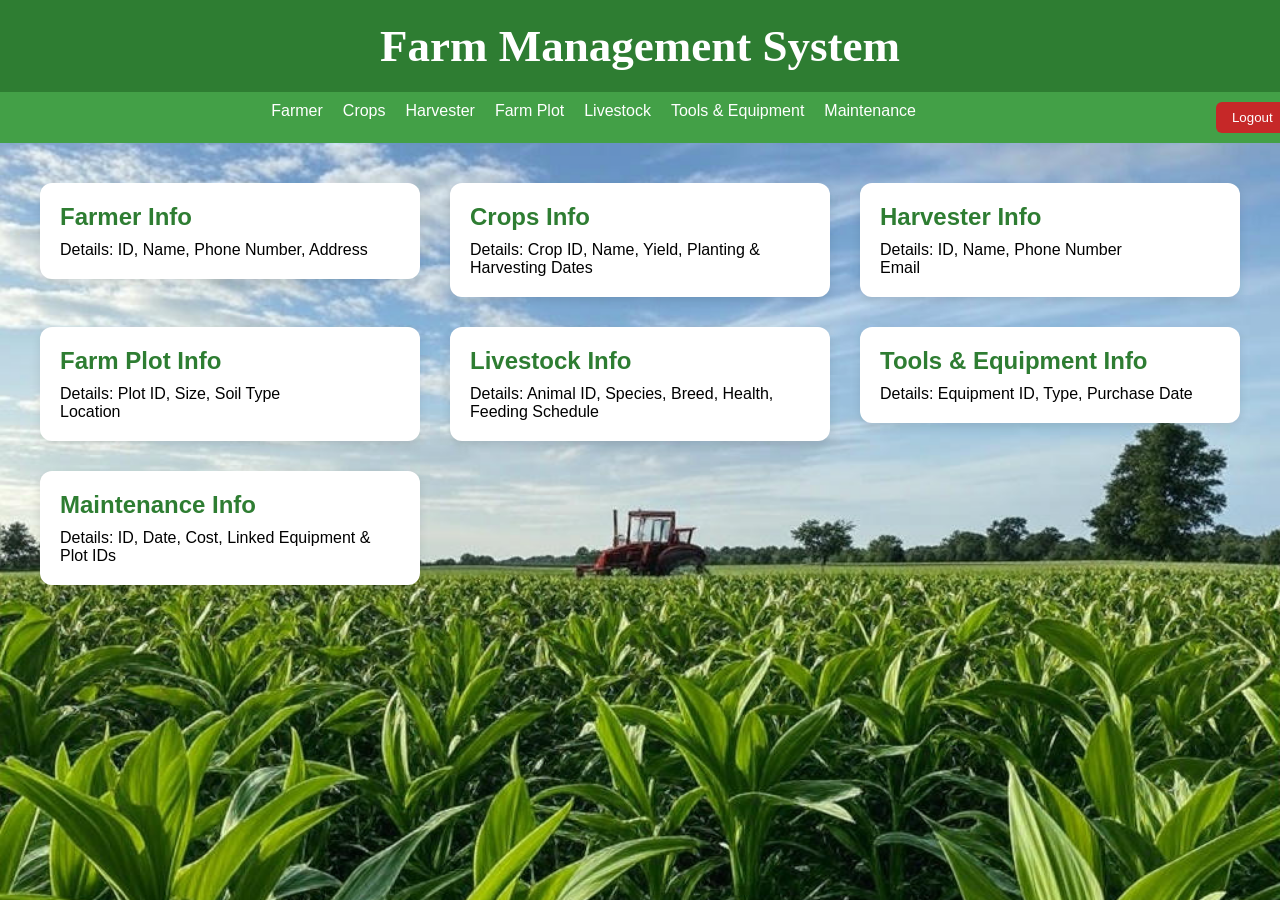
==== index.html @ c3584117 "modified the website and the logics" ====
<!DOCTYPE html>
<html lang="en">
<head>
  <meta charset="UTF-8" />
  <meta name="viewport" content="width=device-width, initial-scale=1.0" />
  <title>Farm Management System</title>
  <style>
    * {
      margin: 0;
      padding: 0;
      box-sizing: border-box;
      font-family: 'Segoe UI', Tahoma, Geneva, Verdana, sans-serif;
    }

    body {
            background-image: url('image2.jpg');
            background-size: cover;
            background-position: center 115px;
            background-repeat: no-repeat;
            
        }


        .card {
  cursor: pointer;
  transition: transform 0.4s ease, box-shadow 0.2s ease;
}

.card:hover {
  transform: scale(1.04);
  box-shadow: 0 6px 15px rgba(0,0,0,0.2);
}

    header {
      background-color: #2e7d32;
      color: white;
      padding: 20px 40px;
      text-align: center;
      font-size: 1.5rem;
      font-weight: bold;
    }

    nav {
      background-color: #43a047;
      padding: 10px 20px;
      display: flex;
      justify-content: center;
      gap: 20px;
    }

    nav a {
      color: white;
      text-decoration: none;
      font-weight: 500;
    }

    nav a:hover {
      text-decoration: underline;
    }

    main {
      padding: 40px;
      display: grid;
      grid-template-columns: repeat(auto-fit, minmax(300px, 1fr));
      gap: 30px;
    }

    .card {
      background-color: white;
      border-radius: 12px;
      padding: 20px;
      box-shadow: 0 4px 10px rgba(0, 0, 0, 0.1);
    }

    .card h2 {
      color: #2e7d32;
      margin-bottom: 10px;
    }

    footer {
      background-color: #2e7d32;
      color: white;
      text-align: center;
      padding: 15px;
      margin-top: 40px;
    }
    .logout {
      background: #c62828;
      color: white;
      border: none;
      padding: 8px 16px;
      border-radius: 6px;
      cursor: pointer;
      position: relative;
      left: 280px;
    }
  </style>
</head>
<body>
  <header style="font-size: 45px;font-family: 'Georgia', serif;">Farm Management System</header>
  <nav>
    <a href="farmer.html">Farmer</a>
    <a href="crop.html">Crops</a>
    <a href="harvester.html">Harvester</a>
    <a href="farm_plot.html">Farm Plot</a>
    <a href="livestock.html">Livestock</a>
    <a href="tool.html">Tools & Equipment</a>
    <a href="maintenance.html">Maintenance</a>
    <button class="logout" onclick="logout()">Logout</button>
  </nav>

  <main>
    <a href="farmer.html" style="text-decoration: none; color: inherit;">
    <div class="card" id="farmer">
      <h2>Farmer Info</h2>
      <p>Details: ID, Name, Phone Number, Address</p>
    </div>
    </a>

    <a href="crop.html" style="text-decoration: none; color: inherit;">
      <div class="card" id="crops">
        <h2>Crops Info</h2>
        <p>Details: Crop ID, Name, Yield, Planting & Harvesting Dates</p>
      </div>
    </a>

    <a href="harvester.html" style="text-decoration: none; color: inherit;">
    <div class="card" id="harvester">
      <h2>Harvester Info</h2>
      <p>Details: ID, Name, Phone Number</p>
      <p>Email</p>
    </div>
  </a>

  
    <a href="farm_plot.html" style="text-decoration: none; color: inherit;">
    <div class="card" id="plot">
      <h2>Farm Plot Info</h2>
      <p>Details: Plot ID, Size, Soil Type</p>
      <p>Location</p>
    </div>
  </a>

  
  <a href="livestock.html" style="text-decoration: none; color: inherit;">
    <div class="card" id="livestock">
      <h2>Livestock Info</h2>
      <p>Details: Animal ID, Species, Breed, Health, Feeding Schedule</p>
    </div>
  </a>


    <a href="tool.html" style="text-decoration: none; color: inherit;">
    <div class="card" id="equipment">
      <h2>Tools & Equipment Info</h2>
      <p>Details: Equipment ID, Type, Purchase Date</p>
    </div>
  </a>

    <a href="maintenance.html" style="text-decoration: none; color: inherit;">
    <div class="card" id="maintenance">
      <h2>Maintenance Info</h2>
      <p>Details: ID, Date, Cost, Linked Equipment & Plot IDs</p>
    </div>
  </a>
  </main>

  <script>
    function logout() {
      localStorage.removeItem("loggedInId"); // Clear the stored ID
      window.location.href = "auth.html";    // Redirect to signup/login
    }
  </script>
  
</body>
</html>
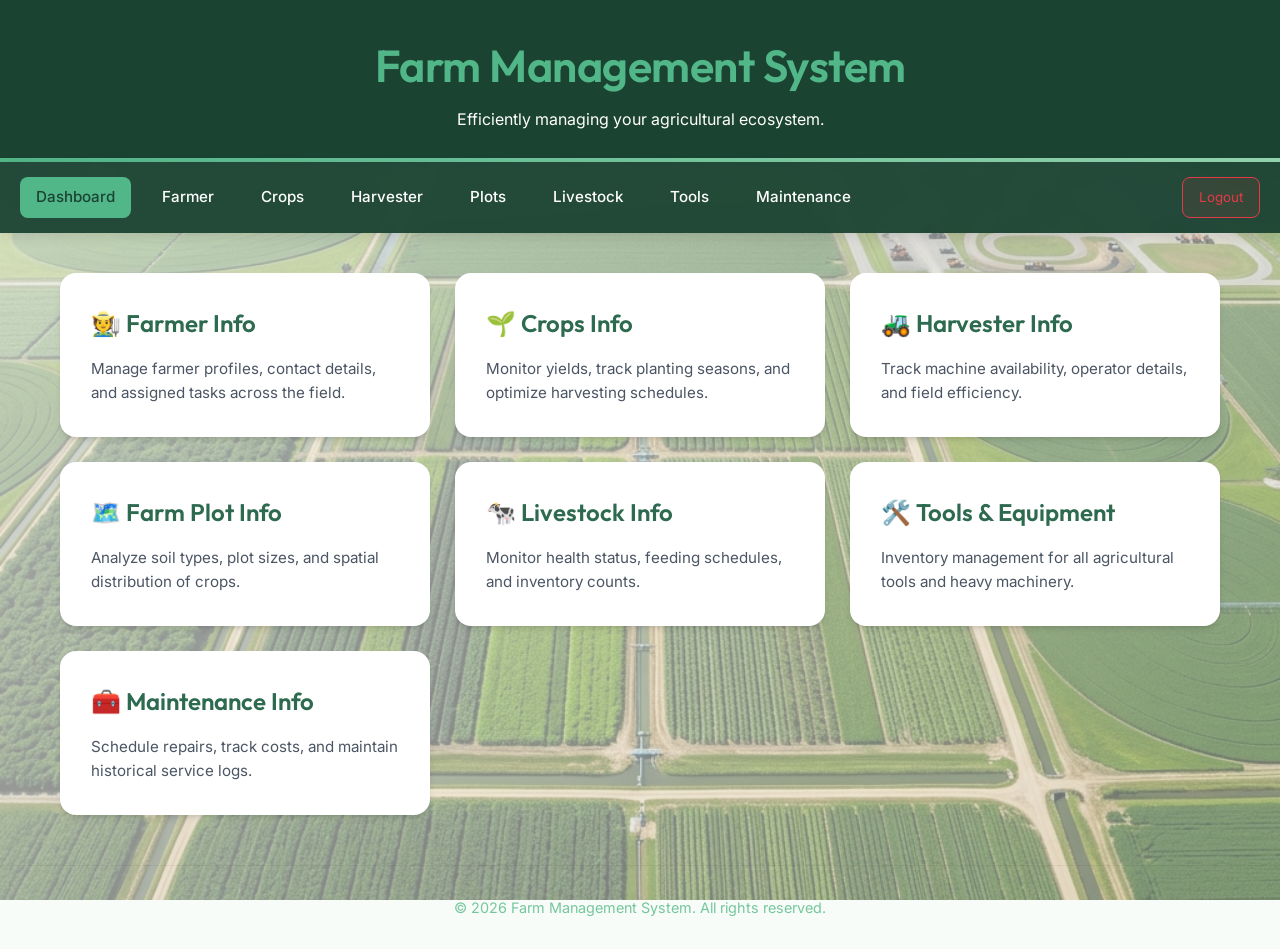
==== commit 166a87eb: "Final website with proper css" ====
--- a/index.html
+++ b/index.html
@@ -3,174 +3,90 @@
 <head>
   <meta charset="UTF-8" />
   <meta name="viewport" content="width=device-width, initial-scale=1.0" />
-  <title>Farm Management System</title>
-  <style>
-    * {
-      margin: 0;
-      padding: 0;
-      box-sizing: border-box;
-      font-family: 'Segoe UI', Tahoma, Geneva, Verdana, sans-serif;
-    }
-
-    body {
-            background-image: url('image2.jpg');
-            background-size: cover;
-            background-position: center 115px;
-            background-repeat: no-repeat;
-            
-        }
-
-
-        .card {
-  cursor: pointer;
-  transition: transform 0.4s ease, box-shadow 0.2s ease;
-}
-
-.card:hover {
-  transform: scale(1.04);
-  box-shadow: 0 6px 15px rgba(0,0,0,0.2);
-}
-
-    header {
-      background-color: #2e7d32;
-      color: white;
-      padding: 20px 40px;
-      text-align: center;
-      font-size: 1.5rem;
-      font-weight: bold;
-    }
-
-    nav {
-      background-color: #43a047;
-      padding: 10px 20px;
-      display: flex;
-      justify-content: center;
-      gap: 20px;
-    }
-
-    nav a {
-      color: white;
-      text-decoration: none;
-      font-weight: 500;
-    }
-
-    nav a:hover {
-      text-decoration: underline;
-    }
-
-    main {
-      padding: 40px;
-      display: grid;
-      grid-template-columns: repeat(auto-fit, minmax(300px, 1fr));
-      gap: 30px;
-    }
-
-    .card {
-      background-color: white;
-      border-radius: 12px;
-      padding: 20px;
-      box-shadow: 0 4px 10px rgba(0, 0, 0, 0.1);
-    }
-
-    .card h2 {
-      color: #2e7d32;
-      margin-bottom: 10px;
-    }
-
-    footer {
-      background-color: #2e7d32;
-      color: white;
-      text-align: center;
-      padding: 15px;
-      margin-top: 40px;
-    }
-    .logout {
-      background: #c62828;
-      color: white;
-      border: none;
-      padding: 8px 16px;
-      border-radius: 6px;
-      cursor: pointer;
-      position: relative;
-      left: 280px;
-    }
-  </style>
+  <title>Dashboard | Farm Management System</title>
+  <link rel="stylesheet" href="styles.css">
 </head>
 <body>
-  <header style="font-size: 45px;font-family: 'Georgia', serif;">Farm Management System</header>
+  <img src="bg-dashboard.png" class="bg-layer" alt="Farm Background">
+  <div class="bg-overlay"></div>
+
+  <header>
+    <h1>Farm Management System</h1>
+    <p>Efficiently managing your agricultural ecosystem.</p>
+  </header>
+
   <nav>
+    <a href="index.html" class="active">Dashboard</a>
     <a href="farmer.html">Farmer</a>
     <a href="crop.html">Crops</a>
     <a href="harvester.html">Harvester</a>
-    <a href="farm_plot.html">Farm Plot</a>
+    <a href="farm_plot.html">Plots</a>
     <a href="livestock.html">Livestock</a>
-    <a href="tool.html">Tools & Equipment</a>
+    <a href="tool.html">Tools</a>
     <a href="maintenance.html">Maintenance</a>
-    <button class="logout" onclick="logout()">Logout</button>
+    <button class="logout-btn" onclick="logout()" style="margin-left: auto;">Logout</button>
   </nav>
 
-  <main>
+  <main class="animate">
     <a href="farmer.html" style="text-decoration: none; color: inherit;">
-    <div class="card" id="farmer">
-      <h2>Farmer Info</h2>
-      <p>Details: ID, Name, Phone Number, Address</p>
-    </div>
+      <div class="card">
+        <h2>🧑‍🌾 Farmer Info</h2>
+        <p>Manage farmer profiles, contact details, and assigned tasks across the field.</p>
+      </div>
     </a>
 
     <a href="crop.html" style="text-decoration: none; color: inherit;">
-      <div class="card" id="crops">
-        <h2>Crops Info</h2>
-        <p>Details: Crop ID, Name, Yield, Planting & Harvesting Dates</p>
+      <div class="card">
+        <h2>🌱 Crops Info</h2>
+        <p>Monitor yields, track planting seasons, and optimize harvesting schedules.</p>
       </div>
     </a>
 
     <a href="harvester.html" style="text-decoration: none; color: inherit;">
-    <div class="card" id="harvester">
-      <h2>Harvester Info</h2>
-      <p>Details: ID, Name, Phone Number</p>
-      <p>Email</p>
-    </div>
-  </a>
+      <div class="card">
+        <h2>🚜 Harvester Info</h2>
+        <p>Track machine availability, operator details, and field efficiency.</p>
+      </div>
+    </a>
 
-  
     <a href="farm_plot.html" style="text-decoration: none; color: inherit;">
-    <div class="card" id="plot">
-      <h2>Farm Plot Info</h2>
-      <p>Details: Plot ID, Size, Soil Type</p>
-      <p>Location</p>
-    </div>
-  </a>
+      <div class="card">
+        <h2>🗺️ Farm Plot Info</h2>
+        <p>Analyze soil types, plot sizes, and spatial distribution of crops.</p>
+      </div>
+    </a>
 
-  
-  <a href="livestock.html" style="text-decoration: none; color: inherit;">
-    <div class="card" id="livestock">
-      <h2>Livestock Info</h2>
-      <p>Details: Animal ID, Species, Breed, Health, Feeding Schedule</p>
-    </div>
-  </a>
-
+    <a href="livestock.html" style="text-decoration: none; color: inherit;">
+      <div class="card">
+        <h2>🐄 Livestock Info</h2>
+        <p>Monitor health status, feeding schedules, and inventory counts.</p>
+      </div>
+    </a>
 
     <a href="tool.html" style="text-decoration: none; color: inherit;">
-    <div class="card" id="equipment">
-      <h2>Tools & Equipment Info</h2>
-      <p>Details: Equipment ID, Type, Purchase Date</p>
-    </div>
-  </a>
+      <div class="card">
+        <h2>🛠️ Tools & Equipment</h2>
+        <p>Inventory management for all agricultural tools and heavy machinery.</p>
+      </div>
+    </a>
 
     <a href="maintenance.html" style="text-decoration: none; color: inherit;">
-    <div class="card" id="maintenance">
-      <h2>Maintenance Info</h2>
-      <p>Details: ID, Date, Cost, Linked Equipment & Plot IDs</p>
-    </div>
-  </a>
+      <div class="card">
+        <h2>🧰 Maintenance Info</h2>
+        <p>Schedule repairs, track costs, and maintain historical service logs.</p>
+      </div>
+    </a>
   </main>
+
+  <footer>
+    <p>&copy; 2026 Farm Management System. All rights reserved.</p>
+  </footer>
 
   <script>
     function logout() {
-      localStorage.removeItem("loggedInId"); // Clear the stored ID
-      window.location.href = "auth.html";    // Redirect to signup/login
+      localStorage.removeItem("loggedInId");
+      window.location.href = "auth.html";
     }
   </script>
-  
 </body>
 </html>
--- a/styles.css
+++ b/styles.css
@@ -0,0 +1,329 @@
+@import url('https://fonts.googleapis.com/css2?family=Outfit:wght@300;400;600;800&family=Inter:wght@300;400;500;600&display=swap');
+
+:root {
+  --primary: #2d6a4f;
+  --primary-dark: #1b4332;
+  --secondary: #52b788;
+  --accent: #95d5b2;
+  --bg-light: #f8fcf8;
+  --text-dark: #081c15;
+  --text-body: #2d3436;
+  --text-muted: #74c69d;
+  --white: #ffffff;
+  --glass: rgba(255, 255, 255, 0.85);
+  --glass-dark: rgba(27, 67, 50, 0.8);
+  --shadow: 0 8px 32px 0 rgba(31, 38, 135, 0.15);
+  --transition: all 0.3s cubic-bezier(0.4, 0, 0.2, 1);
+  --radius: 16px;
+}
+
+* {
+  margin: 0;
+  padding: 0;
+  box-sizing: border-box;
+  font-family: 'Inter', sans-serif;
+}
+
+body {
+  background-color: var(--bg-light);
+  color: var(--text-body);
+  line-height: 1.6;
+  min-height: 100vh;
+  overflow-x: hidden;
+}
+
+h1, h2, h3 {
+  font-family: 'Outfit', sans-serif;
+  color: var(--primary-dark);
+  font-weight: 600;
+}
+
+/* Animations */
+@keyframes fadeIn {
+  from { opacity: 0; transform: translateY(20px); }
+  to { opacity: 1; transform: translateY(0); }
+}
+
+.animate {
+  animation: fadeIn 0.6s ease-out forwards;
+}
+
+/* Background Layers */
+.bg-layer {
+  position: fixed;
+  top: 0;
+  left: 0;
+  width: 100%;
+  height: 100%;
+  z-index: -1;
+  object-fit: cover;
+  filter: brightness(0.9);
+}
+
+.bg-overlay {
+  position: fixed;
+  top: 0;
+  left: 0;
+  width: 100%;
+  height: 100%;
+  z-index: -1;
+  background: linear-gradient(135deg, rgba(255,255,255,0.7) 0%, rgba(248,252,248,0.4) 100%);
+}
+
+/* Global Header & Nav */
+header {
+  background: var(--primary-dark);
+  color: var(--white);
+  padding: 30px 20px;
+  text-align: center;
+  position: relative;
+  overflow: hidden;
+}
+
+header h1 {
+  color: var(--secondary);
+  font-size: 2.8rem;
+  letter-spacing: -0.5px;
+  margin-bottom: 5px;
+}
+
+header::after {
+  content: '';
+  position: absolute;
+  bottom: 0;
+  left: 0;
+  width: 100%;
+  height: 4px;
+  background: linear-gradient(90deg, var(--secondary), var(--accent));
+}
+
+nav {
+  background: rgba(27, 67, 50, 0.95);
+  backdrop-filter: blur(10px);
+  padding: 15px 20px;
+  display: flex;
+  justify-content: center;
+  flex-wrap: wrap;
+  gap: 15px;
+  position: sticky;
+  top: 0;
+  z-index: 1000;
+  box-shadow: 0 4px 12px rgba(0,0,0,0.1);
+}
+
+nav a {
+  color: var(--white);
+  text-decoration: none;
+  font-weight: 500;
+  padding: 8px 16px;
+  border-radius: 8px;
+  transition: var(--transition);
+  font-size: 0.95rem;
+}
+
+nav a:hover {
+  background: rgba(255, 255, 255, 0.1);
+  color: var(--secondary);
+}
+
+nav a.active {
+  background: var(--secondary);
+  color: var(--primary-dark);
+}
+
+/* Auth Page specific */
+.auth-container {
+  display: flex;
+  justify-content: center;
+  align-items: center;
+  min-height: 100vh;
+  padding: 20px;
+}
+
+.auth-card {
+  background: var(--glass);
+  backdrop-filter: blur(12px);
+  border: 1px solid rgba(255, 255, 255, 0.3);
+  padding: 40px;
+  border-radius: var(--radius);
+  box-shadow: var(--shadow);
+  width: 100%;
+  max-width: 400px;
+  text-align: center;
+  animation: fadeIn 0.8s ease-out;
+}
+
+.auth-card h2 {
+  margin-bottom: 25px;
+  font-size: 2rem;
+}
+
+.tabs {
+  display: flex;
+  background: rgba(0,0,0,0.05);
+  padding: 5px;
+  border-radius: 12px;
+  margin-bottom: 25px;
+}
+
+.tabs button {
+  flex: 1;
+  padding: 12px;
+  border: none;
+  background: transparent;
+  cursor: pointer;
+  font-weight: 600;
+  border-radius: 8px;
+  transition: var(--transition);
+}
+
+.tabs button.active {
+  background: var(--primary);
+  color: var(--white);
+  box-shadow: 0 4px 10px rgba(45, 106, 79, 0.2);
+}
+
+/* Dashboard Cards */
+main {
+  max-width: 1200px;
+  margin: 40px auto;
+  padding: 0 20px;
+  display: grid;
+  grid-template-columns: repeat(auto-fit, minmax(280px, 1fr));
+  gap: 25px;
+}
+
+.card {
+  background: var(--white);
+  padding: 30px;
+  border-radius: var(--radius);
+  box-shadow: 0 4px 6px -1px rgba(0, 0, 0, 0.1), 0 2px 4px -1px rgba(0, 0, 0, 0.06);
+  transition: var(--transition);
+  cursor: pointer;
+  border: 1px solid transparent;
+  display: flex;
+  flex-direction: column;
+  justify-content: space-between;
+}
+
+.card:hover {
+  transform: translateY(-10px);
+  box-shadow: 0 20px 25px -5px rgba(0, 0, 0, 0.1), 0 10px 10px -5px rgba(0, 0, 0, 0.04);
+  border-color: var(--secondary);
+}
+
+.card h2 {
+  margin-bottom: 15px;
+  color: var(--primary);
+  display: flex;
+  align-items: center;
+  gap: 10px;
+}
+
+.card p {
+  color: #4b5563;
+  font-size: 0.95rem;
+}
+
+/* Content Container */
+.content-container {
+  max-width: 900px;
+  margin: 40px auto;
+  background: var(--white);
+  padding: 40px;
+  border-radius: var(--radius);
+  box-shadow: var(--shadow);
+  animation: fadeIn 0.6s ease-out;
+}
+
+.data-row {
+  display: flex;
+  justify-content: space-between;
+  padding: 15px 0;
+  border-bottom: 1px solid #edf2f7;
+}
+
+.data-row:last-child {
+  border-bottom: none;
+}
+
+.label {
+  font-weight: 600;
+  color: var(--primary-dark);
+}
+
+/* Buttons */
+.btn {
+  background: var(--primary);
+  color: var(--white);
+  border: none;
+  padding: 12px 24px;
+  border-radius: 10px;
+  font-weight: 600;
+  cursor: pointer;
+  transition: var(--transition);
+  text-decoration: none;
+  display: inline-block;
+}
+
+.btn:hover {
+  background: var(--primary-dark);
+  transform: scale(1.02);
+}
+
+.btn-danger {
+  background: #e63946;
+}
+
+.btn-danger:hover {
+  background: #c1121f;
+}
+
+/* Logout Button */
+.logout-btn {
+  background: rgba(230, 57, 70, 0.1);
+  color: #e63946;
+  border: 1px solid #e63946;
+  padding: 8px 16px;
+  border-radius: 8px;
+  cursor: pointer;
+  transition: var(--transition);
+}
+
+.logout-btn:hover {
+  background: #e63946;
+  color: white;
+}
+
+/* Inputs */
+input {
+  width: 100%;
+  padding: 12px 16px;
+  margin: 10px 0;
+  border: 2px solid #e2e8f0;
+  border-radius: 10px;
+  outline: none;
+  transition: var(--transition);
+}
+
+input:focus {
+  border-color: var(--secondary);
+  box-shadow: 0 0 0 4px rgba(82, 183, 136, 0.1);
+}
+
+/* Footer */
+footer {
+  text-align: center;
+  padding: 30px;
+  color: var(--text-muted);
+  font-size: 0.9rem;
+  margin-top: 50px;
+  border-top: 1px solid rgba(0,0,0,0.05);
+}
+
+/* Responsive adjustments */
+@media (max-width: 768px) {
+  header h1 { font-size: 2rem; }
+  main { grid-template-columns: 1fr; }
+  .auth-card { padding: 30px; }
+}
